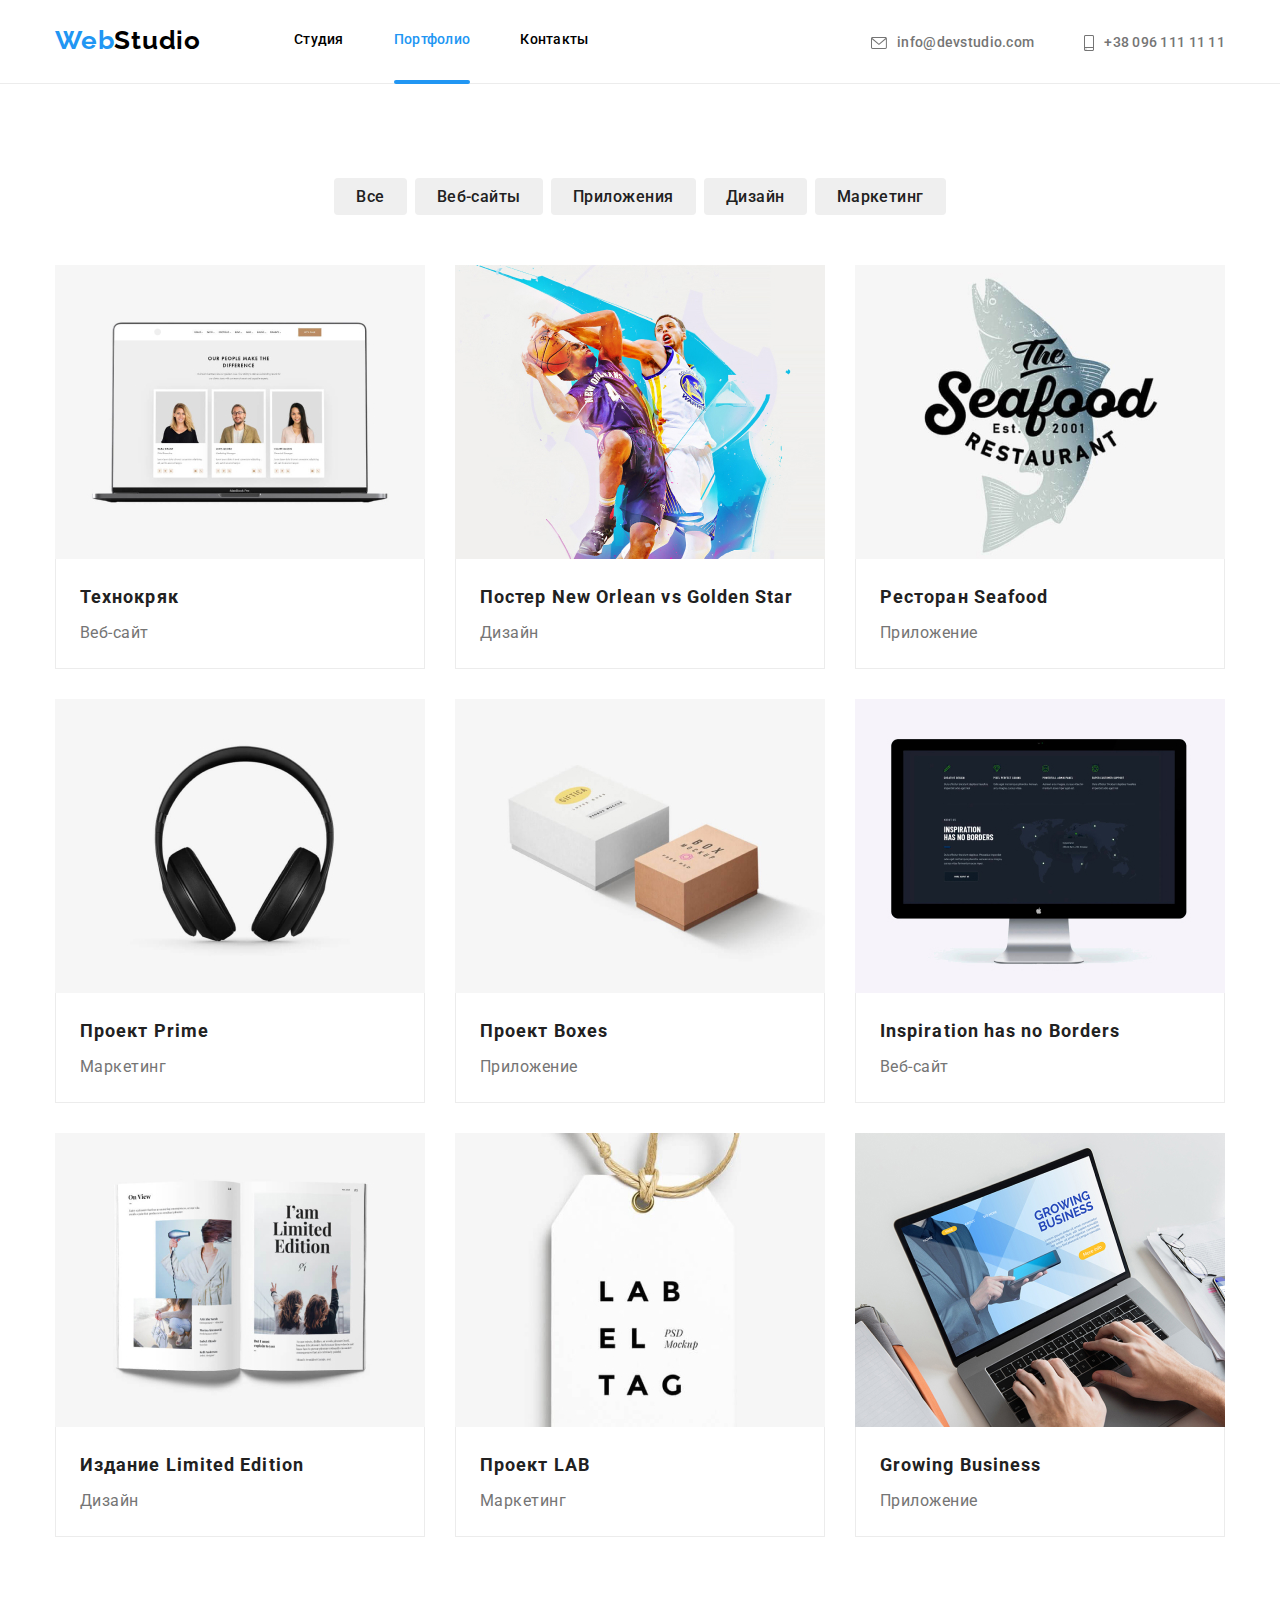
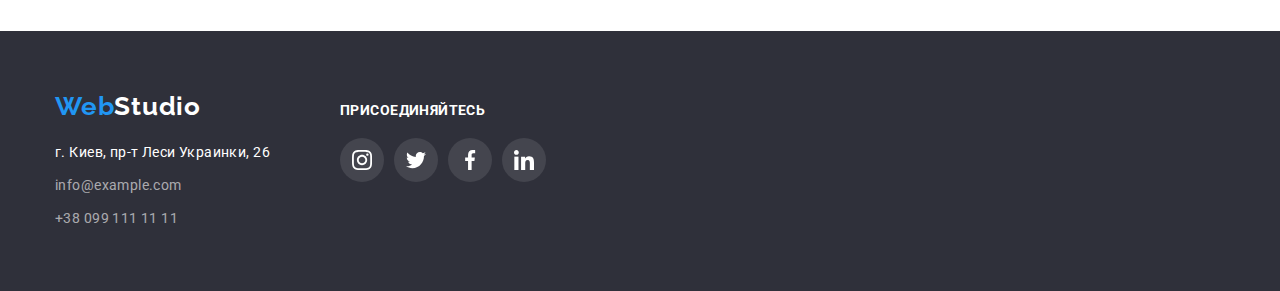
==== portfolio.html @ 69501ec3 "clone rep 05" ====
<!DOCTYPE html>
<html lang="en">
<head>
    <meta charset="UTF-8">
    <meta http-equiv="X-UA-Compatible" content="IE=edge">
    <meta name="viewport" content="width=device-width, initial-scale=1.0">
    <link href="https://fonts.googleapis.com/css2?family=Raleway:wght@700&family=Roboto:wght@400;500;700;900&display=swap"
        rel="stylesheet">
    <link rel="stylesheet" href="https://cdnjs.cloudflare.com/ajax/libs/modern-normalize/1.1.0/modern-normalize.css"
            integrity="sha512-Y0MM+V6ymRKN2zStTqzQ227DWhhp4Mzdo6gnlRnuaNCbc+YN/ZH0sBCLTM4M0oSy9c9VKiCvd4Jk44aCLrNS5Q=="
            crossorigin="anonymous" referrerpolicy="no-referrer" />
    <link rel="stylesheet" href="./css/styles.css">
    <title>Portfolio</title>
</head>
<body>
    <header class="header">
        <div class="container flex-container">
            <nav class="header-nav-container">
                <a class="logo" lang="en" href=""><span class="logo-web">Web</span>Studio</a>
                <ul class="header-list list">
                    <li class="header-list-item"><a class="header-list-item-link" href="./index.html">Студия</a></li>
                    <li class="header-list-item"><a class="current-page header-list-item-link" href="./portfolio.html">Портфолио</a>
                    </li>
                    <li class="header-list-item"><a class="header-list-item-link" href="">Контакты</a></li>
                </ul>
            </nav>
            <ul class="header-contacts list">
                <li class="contacts-item">
                    <a class="contacts-item-link" href="mailto:info@devstudio.com ">
                        <svg class="icon-contact-item">
                            <use href="./images/portfolio/icon/icons.svg#icon-envelope"></use>
                        </svg>info@devstudio.com</a>
                </li>
                <li class="contacts-item">
                    <a class="contacts-item-link" href="tel:+380961111111">
                        <svg class="icon-contact-item smartphone">
                            <use href="./images/portfolio/icon/icons.svg#icon-smartphone"></use>
                        </svg>
                        +38 096 111 11 11
                    </a>
                </li>
            </ul>
        </div>
    </header>
    <main class="main">
        <section class="section">
            <div class="container">
                <h1 class="visually-hidden-title">Portfolio</h1>
                <ul class="portfolio-nav-list list">
                    <li class="portfolio-nav-list-item">
                        <button class="portfolio-main-button button" type="button">Все</button>
                    </li>
                    <li class="portfolio-nav-list-item">
                        <button class="portfolio-main-button button " type="button">Веб-сайты</button>
                    </li>
                    <li class="portfolio-nav-list-item">
                        <button class="portfolio-main-button button" type="button">Приложения</button>
                    </li>
                    <li class="portfolio-nav-list-item">
                        <button class="portfolio-main-button button" type="button">Дизайн</button>
                    </li>
                    <li class="portfolio-nav-list-item">
                        <button class="portfolio-main-button button" type="button">Маркетинг</button>
                    </li>
                </ul>
                <ul class="main-portfolio-list list">
                    <li class="main-portfolio-list-item">
                       <a class="main-portfolio-list-link" href="">
                            <div class="main-portfolio-overlay-container">
                                <img src="./images/portfolio/tehnokryak.jpg" width="370" alt="ноутбук">
                                <p class="main-portfolio-overlay">Ресурс предлагает комплексные предложения с разным уровнем функционала и сервисов. Все это позволит посетителю получить исчерпывающие сведения о компании или частном лице.</p>
                            </div>
                            <div class="portfolio-description-section">
                                <h2 class="portfolio-title">Технокряк</h2>
                                <p class="portfolio-text">Веб-сайт</p>
                            </div>
                       </a>
                    </li>
                    <li class="main-portfolio-list-item">
                        <a class="main-portfolio-list-link" href="">
                            <div class="main-portfolio-overlay-container">
                                <img src="./images/portfolio/new-orlean.jpg" width="370" alt="парни играют в баскетбол">
                                <p class="main-portfolio-overlay">Ресурс предлагает комплексные предложения с разным уровнем функционала и сервисов. Все это позволит посетителю получить исчерпывающие сведения о компании или частном лице.</p>
                            </div>
                            <div class="portfolio-description-section">
                                <h2 class="portfolio-title">Постер New Orlean vs Golden Star</h2>
                                <p class="portfolio-text">Дизайн</p>
                            </div>
                        </a>
                    </li>
                    <li class="main-portfolio-list-item">
                       <a class="main-portfolio-list-link" href="">
                            <div class="main-portfolio-overlay-container">
                                <img src="./images/portfolio/seafood.jpg" width="370" alt="логотип рыба">
                                <p class="main-portfolio-overlay">Ресурс предлагает комплексные предложения с разным уровнем функционала и сервисов. Все это позволит посетителю получить исчерпывающие сведения о компании или частном лице.</p>
                            </div>
                            <div class="portfolio-description-section">
                                <h2 class="portfolio-title">Ресторан Seafood</h2>
                                <p class="portfolio-text">Приложение</p>
                            </div>
                       </a>
                    </li>
                    <li class="main-portfolio-list-item">
                        <a class="main-portfolio-list-link" href="">
                            <div class="main-portfolio-overlay-container">
                                <img src="./images/portfolio/prime.jpg" width="370" alt="наушники">
                                <p class="main-portfolio-overlay">Ресурс предлагает комплексные предложения с разным уровнем функционала и сервисов. Все это позволит посетителю получить исчерпывающие сведения о компании или частном лице.</p>
                            </div>
                            <div class="portfolio-description-section">
                                <h2 class="portfolio-title">Проект Prime</h2>
                                <p class="portfolio-text">Маркетинг</p>
                            </div>
                        </a>
                    </li>
                    <li class="main-portfolio-list-item">
                        <a class="main-portfolio-list-link" href="">
                            <div class="main-portfolio-overlay-container">
                                <img src="./images/portfolio/boxes.jpg" width="370" alt="две коробки">
                                <p class="main-portfolio-overlay">Ресурс предлагает комплексные предложения с разным уровнем функционала и сервисов. Все это позволит посетителю получить исчерпывающие сведения о компании или частном лице.</p>
                            </div>
                            <div class="portfolio-description-section">
                                <h2 class="portfolio-title">Проект Boxes</h2>
                                <p class="portfolio-text">Приложение</p>
                            </div>
                        </a>
                    </li>
                    <li class="main-portfolio-list-item">
                        <a class="main-portfolio-list-link" href="">
                            <div class="main-portfolio-overlay-container">
                                <img src="./images/portfolio/inspiration.jpg" width="370" alt="монитор">
                                <p class="main-portfolio-overlay">Ресурс предлагает комплексные предложения с разным уровнем функционала и сервисов. Все это позволит посетителю получить исчерпывающие сведения о компании или частном лице.</p>
                            </div>
                            <div class="portfolio-description-section">
                                <h2 class="portfolio-title">Inspiration has no Borders</h2>
                                <p class="portfolio-text">Веб-сайт</p>
                            </div>
                        </a>
                    </li>
                    <li class="main-portfolio-list-item">
                        <a class="main-portfolio-list-link" href="">
                            <div class="main-portfolio-overlay-container">
                                <img src="./images/portfolio/limited-edition.jpg" width="370" alt="книга">
                                <p class="main-portfolio-overlay">Ресурс предлагает комплексные предложения с разным уровнем функционала и сервисов. Все это позволит посетителю получить исчерпывающие сведения о компании или частном лице.</p>
                            </div>
                            <div class="portfolio-description-section">
                                <h2 class="portfolio-title">Издание Limited Edition</h2>
                                <p class="portfolio-text">Дизайн</p>
                            </div>
                        </a>
                    </li>
                    <li class="main-portfolio-list-item">
                        <a class="main-portfolio-list-link" href="">
                            <div class="main-portfolio-overlay-container">
                                <img src="./images/portfolio/lab.jpg" width="370" alt="лэйбл">
                                <p class="main-portfolio-overlay">Ресурс предлагает комплексные предложения с разным уровнем функционала и сервисов. Все это позволит посетителю получить исчерпывающие сведения о компании или частном лице.</p>
                            </div>
                            <div class="portfolio-description-section">
                                <h2 class="portfolio-title">Проект LAB</h2>
                                <p class="portfolio-text">Маркетинг</p>
                            </div>
                        </a>
                    </li>
                    <li class="main-portfolio-list-item">
                        <a class="main-portfolio-list-link" href="">
                            <div class="main-portfolio-overlay-container">
                                <img src="./images/portfolio/growing-business.jpg" width="370" alt="ноутбук">
                                <p class="main-portfolio-overlay">Ресурс предлагает комплексные предложения с разным уровнем функционала и сервисов. Все это позволит посетителю получить исчерпывающие сведения о компании или частном лице.</p>
                            </div>
                            <div class="portfolio-description-section">
                                <h2 class="portfolio-title">Growing Business</h2>
                                <p class="portfolio-text">Приложение</p>
                            </div>
                        </a>
                    </li>
                </ul>
            </div>
        </section>
    </main>
    <footer class="footer">
        <div class="container flex-container">
            <div class="footer-adress">
                <a class="footer-logo" lang="en" href=""><span class="logo-web">Web</span>Studio</a>
                <address class="address">
                    <ul class="list">
                        <li class="address-list-item"> <a class="list-item adress map"
                                href="https://goo.gl/maps/zFuHG1yWftqur64G7" target="_blank" rel="noopener norefferer">г.
                                Киев, пр-т
                                Леси Украинки, 26</a></li>
                        <li class="address-list-item">
                            <a class="list-item" href="mailto:info@example.com ">info@example.com</a>
                        </li>
                        <li class="address-list-item">
                            <a class="list-item" href="tel:+380991111111">+38 099 111 11 11</a>
                        </li>
                    </ul>
                </address>
            </div>
            <div class="footer-media">
                <section class="join-section">
                    <h2 class="join-section-title">Присоединяйтесь</h2>
                    <ul class="join-media-footer list">
                        <li class="media-footer-list">
                            <a class="media-footer-link" href="">
                                <svg class="icon-media-footer">
                                    <use href="./images/portfolio/icon/icons.svg#icon-instagram"></use>
                                </svg>
                            </a>
                        </li>
                        <li class="media-footer-list">
                            <a class="media-footer-link" href="">
                                <svg class="icon-media-footer">
                                    <use href="./images/portfolio/icon/icons.svg#icon-twitter"></use>
                                </svg>
                            </a>
                        </li>
                        <li class="media-footer-list">
                            <a class="media-footer-link" href="">
                                <svg class="icon-media-footer">
                                    <use href="./images/portfolio/icon/icons.svg#icon-facebook"></use>
                                </svg>
                            </a>
                        </li>
                        <li class="media-footer-list">
                            <a class="media-footer-link" href="">
                                <svg class="icon-media-footer">
                                    <use href="./images/portfolio/icon/icons.svg#icon-linkedin"></use>
                                </svg>
                            </a>
                        </li>
                    </ul>
                </section>
            </div>
        </div>
    </footer>
</body>
</html>
---- css/styles.css ----
:root{
    --focus-color: #2196F3;
    --title-color: #212121;
    --contact-color: #757575;
    --model-button: #188CE8;
    --basic-color: #000;
    --border-line-color: #ECECEC;
    --icon-color: #F5F4FA;
    --icon-border-color: #AFB1B8;
}
html {
    box-sizing: border-box;
}

h1,
h2,
h3,
h4,
h5,
h6,
p {
    margin-top: 0px;
    margin-bottom: 0px
}

ul,
ol {
    margin-top: 0px;
    margin-bottom: 0px;
    padding-left: 0px;
}

img {
    display: block;
}

.list{
    list-style: none;
    
}
.link{
    text-decoration: none;
}


body {
    font-family: Roboto;
    color: var(--basic-color);
    background-color: #fff;
    margin: 0 auto;
    
}

.button{
    cursor: pointer;
}

/*--------------------------------------ОБОЛОЧКА-УТИЛИТА-----------------------------------------------------------*/
.container{
    width: 1200px;
    padding: 0px 15px;
    margin: 0 auto;
}
.flex-container {
    display: flex;
    align-items: baseline;
}

.section{
    padding: 94px 0;
}


.current-page::after{
    content: "";

    position: absolute;
    left: 0;
    top: 100%;
   

    width: 100%;
    height: 4px;
    background-color: var(--focus-color);
    border-radius: 2px;
   
}
/*------------------------------------------------------Header-------------------------------------*/
.header {
    border-bottom: 1px solid var(--border-line-color);
}


.logo{
    font-family: 'Raleway';
    font-weight: 700;
    font-size: 26px;
    line-height: 1.19;
    letter-spacing: 0.03em;
    text-decoration: none;
    color: var(--basic-color);
    margin-right: 93px;
}
.logo-web{
    color: var(--focus-color);
}
.header-nav-container{
    display: flex;
    align-items: center;
}
.header-list {
    font-weight: 500;
    font-size: 14px;
    line-height: 1.14;
    letter-spacing: 0.02em;
    color: var(--title-color);
    display: flex;
}
.header-list-item{
    position: relative;
    
}


.header-list-item:not(:last-child) {
    margin-right: 50px;
}

.header-list-item-link {
    display: block;
    padding: 32px 0;
    color: var(--basic-color);
    text-decoration: none;
    transition: color 250ms cubic-bezier(0.4, 0, 0.2, 1);
}

.current-page {
    color: #2196F3;

}

.header-list-item-link:hover,
.header-list-item-link:focus{
    color: var(--focus-color);
    
}

.header-contacts{
    display: flex;
    align-items: center;
    margin-left: auto;
}
.contacts-item:not(:last-child){
    margin-right: 50px;
}
.contacts-item-link{
    display: flex;
    align-items: center;
    font-weight: 500;
    font-size: 14px;
    line-height: 1.14;
    letter-spacing: 0.02em;
    color: var(--contact-color);
    text-decoration: none;  
    padding: 32px 0;
    transition: color 250ms cubic-bezier(0.4, 0, 0.2, 1);
}

.contacts-item-link:hover ,
.contacts-item-link:focus {
    color: var(--focus-color);
    
   
}
.icon-envelope-item{
    transition: fill 250ms cubic-bezier(0.4, 0, 0.2, 1);
}
.contacts-item-link:hover .icon-envelope-item{
    fill: var(--focus-color);
}


/*-----Main------*/

.main-decision-section{
    margin: 0 auto;
    background-color: #2F303A;
    padding-top: 200px;
    padding-bottom: 200px;
    text-align: center;
    background-image: linear-gradient( to right, rgba(47, 48, 58, 0.4), rgba(47, 48, 58, 0.4)), url(
    "../images/portfolio/bg-img.jpg");
    background-size: cover;
    background-repeat: no-repeat;
    background-position: center;
    max-width: 1600px;



}

/*----------ICON---------*/
.icon-contact-item{
    margin-right: 10px;
    fill: var(--contact-color);
    width: 16px;
    height: 12px;

    transition: fill 250ms cubic-bezier(0.4, 0, 0.2, 1);


}
.contacts-item-link:hover .icon-contact-item,
.contacts-item-link:focus .icon-contact-item{
    fill: var(--focus-color);
    
}

.smartphone{
    width: 10px;
    height: 16px;
}
.icon-container{
    background-color: var(--icon-color);
    width: 270px;
    height: 120px;
    margin-bottom: 30px;
    display: flex;
    justify-content: center;
    align-items: center;
}


.icon{
    width: 70px;
    height: 70px;
    
   
}

/*---------------------ICON-TEAM--------------------------*/
.icon-team{
    width: 20px;
    height: 20px;
    fill: currentColor;
}



.icon-team-network-list {
    display: flex;
    justify-content: center;
}


.icon-team-network-item:not(:last-child) {
    margin-right: 10px;
}

.icon-background-team {
    height: 44px;
    width: 44px;
    display: flex;
    align-items: center;
    justify-content: center;
    border-radius: 50%;
    color: var(--icon-border-color);

    transition: color 250ms cubic-bezier(0.4, 0, 0.2, 1), background-color 250ms cubic-bezier(0.4, 0, 0.2, 1);
}

.icon-background-team:hover,
.icon-background-team:focus {
    background-color: var(--focus-color);
    color: #fff;
    
}



.portfolio-nav-list{
    display: flex;
    justify-content: center;
    margin-bottom: 50px;
    
}

.portfolio-nav-list-item:not(:last-child){
    margin-right: 8px;
}

.main-portfolio-list{
    display: flex;
    flex-wrap: wrap; 
    margin: 0 auto;
 
}
.main-portfolio-list-item{
    margin-bottom: 30px;

}
.main-portfolio-list-item:not(:nth-child(3n)){
    margin-right: 30px;
}

.main-portfolio-list-item:nth-last-child(-n+3){
    margin-bottom: 0px;
}

.main-portfolio-list-link{
    display: block;
    text-decoration: none;

    transition: box-shadow 250ms cubic-bezier(0.4, 0, 0.2, 1), opacity 250ms cubic-bezier(0.4, 0, 0.2, 1), visibility 250ms cubic-bezier(0.4, 0, 0.2, 1);
}
.main-portfolio-list-link:hover,
.main-portfolio-list-link:focus{
    box-shadow: 1px 4px 6px rgba(0, 0, 0, 0.16), 0px 4px 4px rgba(0, 0, 0, 0.25);
    
    
}

.main-portfolio-list-link:hover .main-portfolio-overlay,
.main-portfolio-list-link:focus .main-portfolio-overlay{
    transform: translateY(0%);
}

.main-portfolio-overlay-container{
    position: relative;
    overflow: hidden;

}
.main-portfolio-overlay{
    position: absolute;
    top: 0;
    left: 0;
    width: 100%;
    height: 100%;

    transform: translateY(100%);
    transition: transform 250ms cubic-bezier(0.4, 0, 0.2, 1);


    
    font-size: 18px;
    line-height: 1.5;
    letter-spacing: 0.03em;
    color: #fff;
    background-color: rgba(33, 150, 243, 0.9);
    overflow: auto;

    padding: 63px 24px;
    
}

.portfolio-description-section{
    padding-top: 20px;
    padding-right: 24px;
    padding-bottom: 20px;
    padding-left: 24px;
    border-right: 1px solid var(--border-line-color);
    border-bottom: 1px solid var(--border-line-color);
    border-left: 1px solid var(--border-line-color);
}
.main-properties-list{
    display: flex;
   
}

.main-properties-list-item:not(:last-child){
    margin-right: 30px;
}

.main-title-business{
    font-weight: 900;
    font-size: 44px;
    line-height: 1.36;
    letter-spacing: 0.06em;
    color: #fff;
    text-align: center;
    margin-bottom: 30px;
}

.model-button{
    color: #fff;
    background-color: var(--focus-color);
    font-weight: 700;
    font-size: 16px;
    line-height: 1.8;
    letter-spacing: 0.06em;
    padding: 10px 32px;
    border-radius: 4px;
    text-align: center;
    border: none;

    transition: background-color 250ms cubic-bezier(0.4, 0, 0.2, 1);

}

.model-button:hover,
.model-button:focus{
    background-color: var(--model-button);
   
}

/*--------------------------MODAL-OPEN--------------------------------*/
.backdrop{
    position: fixed;
    top: 0;
    left: 0;

    width: 100%;
    height: 100%;
    background-color: rgba(0, 0, 0, 0.2);
   
    transition:opacity 250ms, visibility 250ms;
}
.is-hidden{
     pointer-events: none;
     opacity: 0;
    visibility: hidden;

}
.modal{
    position: absolute;
    top: 50%;
    left: 50%;
    transform: translate(-50%, -50%);
    box-sizing: border-box;


    padding: 8px;
    margin: auto;
    min-width: 528px;
    min-height: 581px;
    background-color: #fff;

}

.close-modal-button{
    position: absolute;
    top: 8px;
    right: 8px;

   width: 30px;
   height: 30px;
   cursor: pointer;
   border-radius: 50%;
   border: 1px solid rgb(0, 0, 0,0.1);

   color: #000;
   background-color: #fff;

   display: flex;
   justify-content: center;
   align-items: center;
   
}

.close-modal-icon{
   width: 18px;
   height: 18px;
   fill: currentColor;
    
}
/*-------------------/MODAL-WINDOW-----------------------*/

.business-title{
    font-weight: 700;
    font-size: 14px;
    line-height: 1.14;
    letter-spacing: 0.03em;
    color: var(--title-color);
    text-transform: uppercase;
    margin-bottom: 10px;
}

.visually-hidden-title {
    position: absolute;
    width: 1px;
    height: 1px;
    margin: -1px;
    border: 0;
    padding: 0;
    white-space: nowrap;
    clip-path: inset(100%);
    clip: rect(0 0 0 0);
    overflow: hidden;  
}



.business-description{
    font-weight: 400;
    font-size: 14px;
    line-height: 1.7;
    letter-spacing: 0.03em;
    color: var(--contact-color);
}

.our-job-section{
    padding-top: 0;
}

.job-title{
    font-weight: 700;
    font-size: 36px;
    line-height: 1.16;
    letter-spacing: 0.03em;
    color: var(--title-color);
    text-align: center;
    margin-bottom: 50px;
}

.example-images{
    display: flex;
    justify-content: center;
    
}

.example-img-item:not(:last-child){
    margin-right: 30px;
    
}

.example-img-item{
    position: relative;
}

.example-text{
    position: absolute;
    left:0;
    top: 100%;
    transform: translateY(-100%);

    font-weight: 700;
    font-size: 14px;
    line-height: 1.14;
    text-align: center;
    letter-spacing: 0.03em;
    text-transform: uppercase;
    color: #fff;

    background-color: rgba(47, 48, 58, 0.8);

    min-height: 70px;
    width: 100%;
    display: flex;
    align-items: center;
    justify-content: center;
}


.team-section{
    background-color: #F5F4FA;
    
}

.studio-team-list-item{
    background-color: #fff;
    text-align: center;
    box-shadow: 0px 2px 1px rgba(0, 0, 0, 0.2), 0px 1px 1px rgba(0, 0, 0, 0.14);
}

.team-title{
    font-weight: 700;
    font-size: 36px;
    line-height: 1.16;
    letter-spacing: 0.03em;
    color: var(--title-color);
    text-align: center;
    margin-bottom: 50px;
}

.team-list{
    display: flex;
    justify-content: center;
}

.studio-team-list-item:not(:last-child){
    margin-right: 30px;

}

.team-description-section{
    padding: 30px 0;
}

.team-person-title{
    font-weight: 500;
    font-size: 16px;
    line-height: 1.18;
    letter-spacing: 0.03em;
    color: var(--title-color);
    margin-bottom: 10px;
}

.team-person-description{
    font-weight: 400;
    font-size: 16px;
    line-height: 1.18;
    letter-spacing: 0.03em;
    color: var(--contact-color);
    margin-bottom: 16px;

}


.portfolio-main-button{
    font-family: 'Roboto';
    font-weight: 500;
    font-size: 16px;
    line-height: 1.6;
    text-align: center;
    letter-spacing: 0.03em;
    color: var(--title-color);
    border-radius: 4px;
    border: none;
    padding-top: 6px;
    padding-bottom: 6px;
    padding-right: 22px;
    padding-left: 22px;

    transition: background-color 250ms cubic-bezier(0.4, 0, 0.2, 1), color 250ms cubic-bezier(0.4, 0, 0.2, 1), box-shadow 250ms cubic-bezier(0.4, 0, 0.2, 1);
}

.portfolio-main-button:hover,
.portfolio-main-button:focus{
    background-color: var(--focus-color);
    color: #fff;
    box-shadow: 0px 4px 4px #00000025;
    
}
.portfolio-title{
    font-weight: 700;
    font-size: 18px;
    line-height: 2;
    letter-spacing: 0.06em;
    color: var(--title-color);
    margin-bottom: 4px;
}

.portfolio-text{
    font-weight: 400;
    font-size: 16px;
    line-height: 1.8;
    letter-spacing: 0.03em;
    color: var(--contact-color);
}


/*-----------------OUR-CLIENTS---------------------*/


.clients-title {
    font-weight: 700;
    font-size: 36px;
    line-height: 1.16;
    text-align: center;
    letter-spacing: 0.03em;
    color: var(--title-color);
    margin-bottom: 50px;
}

.clients-list-example {
    display: flex;
    justify-content: center;

}

.clients-list-item{
    width: 170px;
    height: 92px;
    
}
.clients-list-item:not(:last-child) {
    margin-right: 30px;
}
.clients-list-link{
    width: 100%;
    height: 100%;
    border: 1px solid var(--icon-border-color);
    border-radius: 4px;
    display: flex;
    justify-content: center;
    align-items: center;
    color: var(--icon-border-color);

    transition: color 250ms cubic-bezier(0.4, 0, 0.2, 1), border-color 250ms cubic-bezier(0.4, 0, 0.2, 1);
}

.clients-list-link:hover,
.clients-list-link:focus {
    color: var(--focus-color);
    border-color: var(--focus-color);
    
}

.clients-icon {
    width: 106px;
    height: 60px;
    fill: currentColor;
}


/*-----Footer------*/
.footer{
    background-color: #2F303A;
    padding: 60px 0;  
}
.footer-logo{
    color: #fff;
    font-family: 'Raleway';
    font-weight: 700;
    font-size: 26px;
    line-height: 1.19;
    letter-spacing: 0.03em;
    text-decoration: none;
    display: inline-block;
    margin-bottom: 20px;
    
}

.address{
    font-style: normal;
    font-weight: 400;
    font-size: 14px;
    line-height: 1.71;
    letter-spacing: 0.03em;
  
}

.address-list-item:not(:last-child) {
    margin-bottom: 9px;
}


.list-item{
    text-decoration: none;
    color: #ffffff99;

    transition: color 250ms cubic-bezier(0.4, 0, 0.2, 1);
}

.list-item:hover,
.list-item:focus{
    color: var(--focus-color);
    
}


.map{
    color: #fff;
}

/*------------------PROPOSAL-----------------*/

.join-section-title{
    font-weight: 700;
    font-size: 14px;
    line-height: 1.14;
    letter-spacing: 0.03em;
    text-transform: uppercase;
    margin-bottom: 20px;
    color: #fff;
}
.footer-adress{
    margin-right: 70px;
}


.join-media-footer {
    display: flex;
}



.media-footer-list:not(:last-child) {
        margin-right: 10px;
}


.media-footer-link {
    display: flex;
    border-radius: 50%;
    background-color: rgb(255, 255, 255,0.1);
    width: 44px;
    height: 44px;
    align-items: center;
    justify-content: center;

    transition: background-color 250ms cubic-bezier(0.4, 0, 0.2, 1);
}
.media-footer-link:hover,
.media-footer-link:focus {
    background-color: var(--focus-color);
   
}

.icon-media-footer {
    width: 20px;
    height: 20px;
    fill: #fff;
}
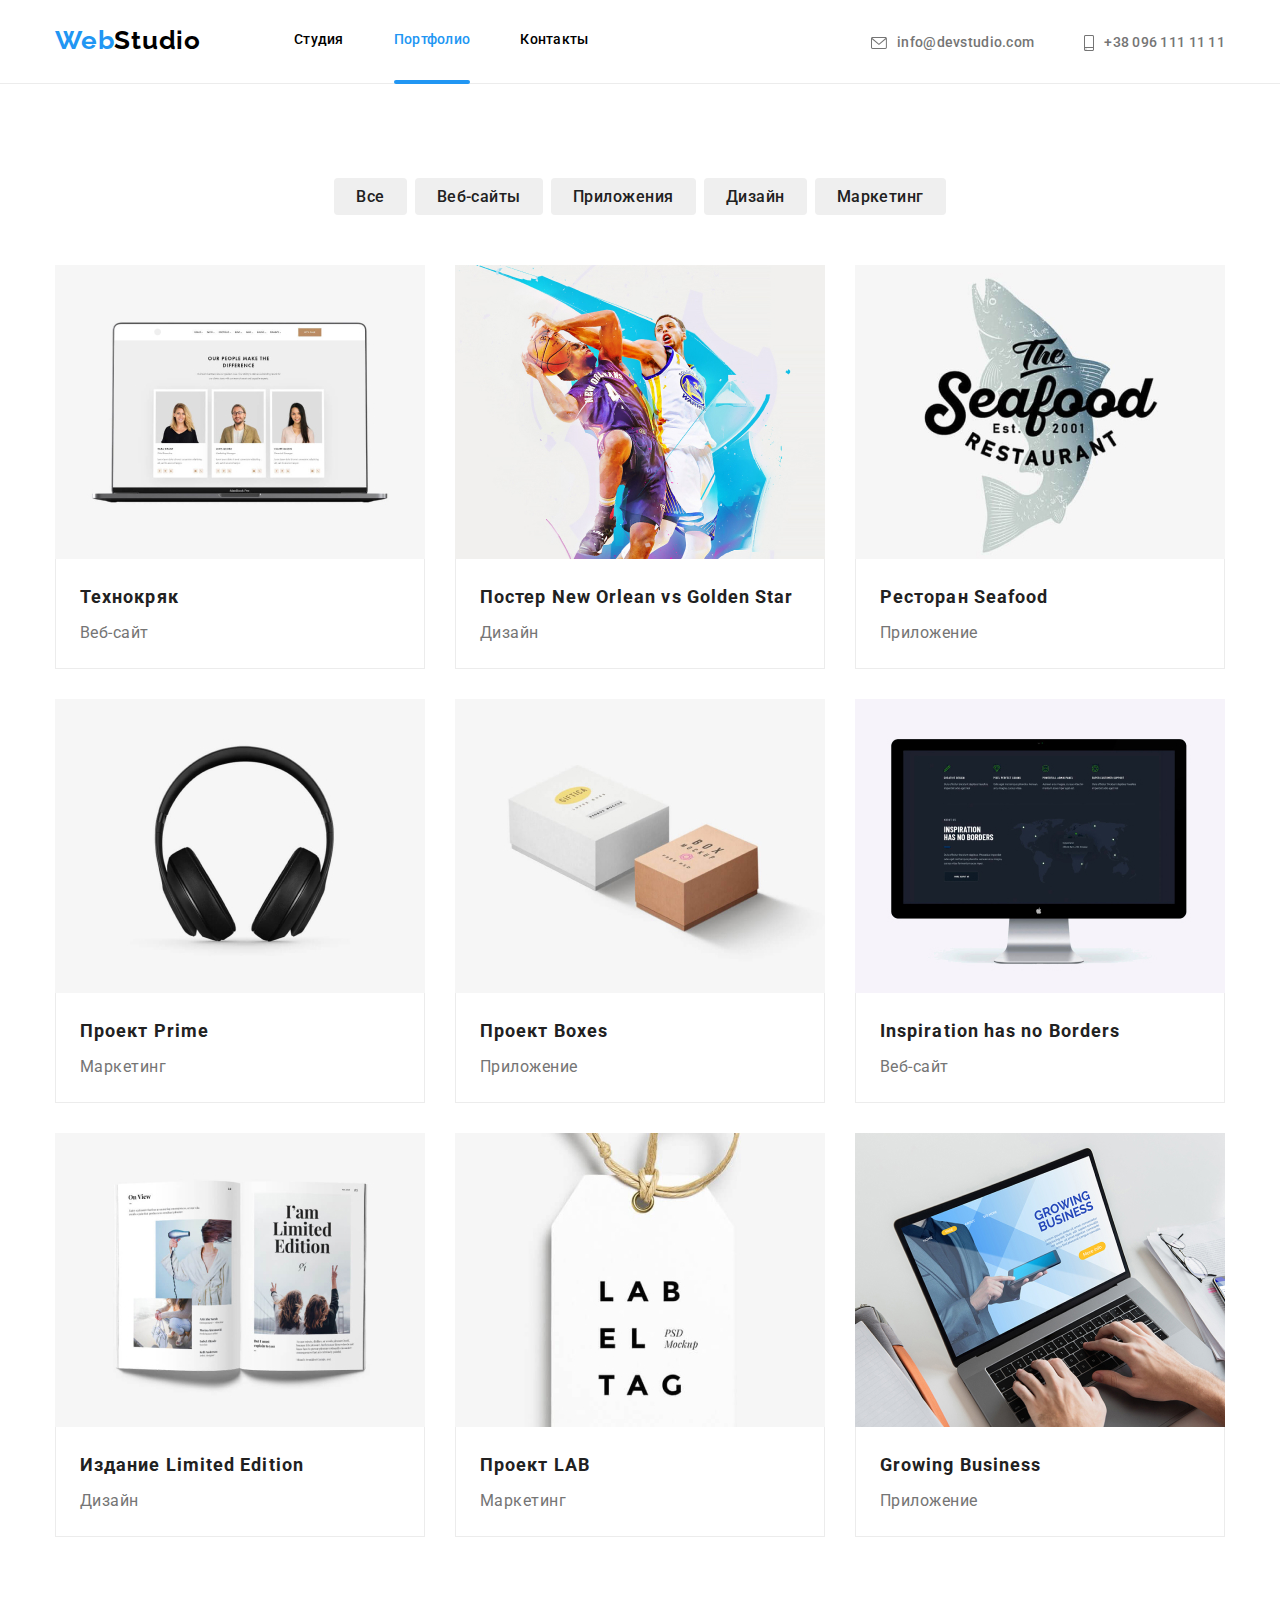
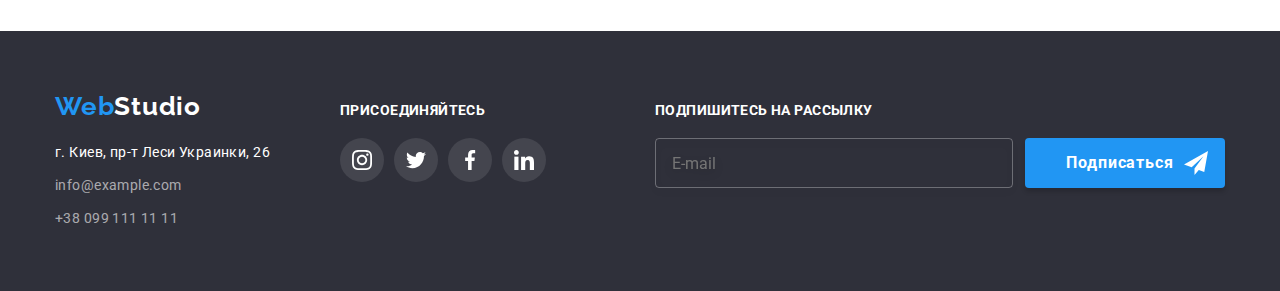
==== commit 64db5018: "add styles for footer form" ====
--- a/portfolio.html
+++ b/portfolio.html
@@ -230,6 +230,19 @@
                     </ul>
                 </section>
             </div>
+            <form class="footer-form">
+                <p class="footer-form-text">Подпишитесь на рассылку</p>
+                <div class="footer-form-container">
+                    <label for="" class="footer-form-label">
+                        <input class="footer-form-input" type="email" name="user-email" placeholder="E-mail">
+                    </label>
+                    <button class="footer-form-btn" type="submit"><span class="footer-form-btn-text">Подписаться</span>
+                        <svg class="footer-icon-send" width="24" height="24">
+                            <use href="./images/portfolio/icon/icons.svg#icon-icon-send"></use>
+                        </svg>
+                    </button>
+                </div>
+            </form>
         </div>
     </footer>
 </body>
--- a/css/styles.css
+++ b/css/styles.css
@@ -65,6 +65,7 @@
     display: flex;
     align-items: baseline;
 }
+
 
 .section{
     padding: 94px 0;
@@ -464,6 +465,223 @@
     
 }
 /*-------------------/MODAL-WINDOW-----------------------*/
+/*-----------------------------------FORM-MODAL--------------------------------------------------*/
+.form-modal {
+    padding: 40px;
+    display: flex;
+    flex-direction: column;
+}
+
+.form-modal-text {
+    font-weight: 700;
+    font-size: 20px;
+    line-height: 1.15;
+    text-align: center;
+    letter-spacing: 0.03em;
+    color: var(--title-color);
+
+    margin-bottom: 12px;
+}
+
+.form-modal-item {
+    display: inline-block;
+    
+    
+}
+
+.form-modal-item:not(:last-child){
+    margin-bottom: 10px;
+}
+
+.form-modal-prompt{
+    display: inline-block;
+
+    font-size: 12px;
+    line-height: 1.16;
+    letter-spacing: 0.01em;
+    color: var(--contact-color);
+    margin-bottom: 4px;
+
+}
+
+.form-modal-input {
+    width: 100%;
+    padding-left: 42px;
+    border: 1px solid rgba(33, 33, 33, 0.2);
+    border-radius: 4px;
+
+    height: 40px;
+    width: 100%;
+}
+
+.form-modal-input:focus{
+    outline: none;
+    border-color: var(--focus-color);
+
+}
+
+.form-modal-input:focus + .form-modal-icon{
+    fill: var(--focus-color);
+}
+
+.form-modal-comment{
+    width: 100%;
+    height: 120px;
+
+    border: 1px solid rgba(33, 33, 33, 0.2);
+    border-radius: 4px;
+    resize: none;
+
+    padding: 12px 16px;
+}
+.form-modal-comment:focus{
+    outline: none;
+    border-color: var(--focus-color) ;
+}
+
+.form-modal-icon-wrapper{
+    position: relative;
+}
+
+.form-modal-icon{
+    position: absolute;
+    top: 50%;
+    left: 15px;
+
+    width: 18px;
+    height: 18px;
+    fill: currentColor;
+
+    transform: translate(-50%, -50%);
+}
+
+
+
+.person-black{
+    width: 12px;
+    height: 12px;
+}
+
+.phone-black{
+    width: 13px;
+    height: 13px;
+}
+
+.email-black{
+    width: 15px;
+    height: 12px;
+}
+
+.form-modal-textarea {
+    margin-bottom: 20px;
+}
+
+.form-modal-prompt {}
+
+.form-modal-comment::placeholder {
+    font-size: 14px;
+    line-height: 1.14;
+    letter-spacing: 0.01em;
+    color: rgba(117, 117, 117, 0.5);
+}
+
+
+.form-modal-checkbox {
+    margin-bottom: 30px;
+}
+
+
+.form-checkbox-text{
+    font-size: 14px;
+    line-height: 1.7;
+    letter-spacing: 0.03em;
+    color: var(--contact-color);
+}
+/*.form-checkbox-text::before{
+    content: '';
+    display: inline-block;
+    width: 16px;
+    height: 15px;
+    border: 2px solid var(--title-color);
+    border-radius: 2px;
+    margin-right: 7px;
+
+    transition: background-color 250ms cubic-bezier(0.4, 0, 0.2, 1), background-size 250ms cubic-bezier(0.4, 0, 0.2, 1);
+}
+.form-input-checkbox:checked + .form-checkbox-text::before{
+    content: '';
+    background-color: var(--focus-color);
+    background-image: url('../images/portfolio/icon/icon-check.svg');
+    
+    border: none;
+  
+}*/
+.form-input-checkbox{
+    position: absolute;
+    width: 1px;
+    height: 1px;
+    margin: -1px;
+    overflow: hidden;
+    appearance: none;
+    -webkit-appearance: none;
+    -moz-appearance: none;
+    clip: rect(0 0 0 0);
+}
+.icon-check {
+    display: inline-block;
+    width: 16px;
+    height: 15px;
+    background-color: #fff;
+    border: 2px solid #000;
+    border-radius: 2px;
+}
+.icon-check:focus{
+    outline: none;
+    border-color: var(--focus-color);
+}
+.form-input-checkbox:checked + .icon-check{
+    border-color: var(--focus-color);
+    background-color: var(--focus-color);
+    background-image: url('../images/portfolio/icon/icon-check.svg');
+    background-origin: border-box;
+    background-size: contain;
+
+}
+
+.form-checkbox-link{
+    color: var(--focus-color);
+}
+
+.form-modal-btn {
+    width: 200px;
+    height: 50px;
+    background-color: var(--focus-color);
+    border: none;
+    font-weight: 700;
+    font-size: 16px;
+    line-height: 1.8;
+        
+    
+    display: flex;
+    align-items: center;
+    justify-content: center;
+    letter-spacing: 0.06em;
+    
+    color: #FFFFFF;
+    box-shadow: 0px 4px 4px rgba(0, 0, 0, 0.15);
+    border-radius: 4px;
+
+    margin: 0 auto;
+}
+
+.form-modal-btn:hover,
+.form-modal-btn:focus{
+    background-color: var(--model-button);
+    cursor: pointer;
+}
+
+
+/*----------------------------------/FORM-MODAL----------------------------------------------------*/
 
 .business-title{
     font-weight: 700;
@@ -805,3 +1023,83 @@
 
 
 
+.footer-form{
+    margin-left: auto;
+}
+
+.footer-form-text {
+    
+    font-weight: 700;
+    font-size: 14px;
+    line-height: 1.14;
+    letter-spacing: 0.03em;
+    text-transform: uppercase;
+    
+    color: #FFFFFF;
+
+    margin-bottom: 20px;
+}
+
+.footer-form-label {}
+
+.footer-form-container{
+    display: flex;
+    align-items: center;
+}
+.footer-form-input {
+    padding-left: 16px;
+    padding-top: 15px;
+    padding-bottom: 15px;
+    width: 358px;
+    height: 50px;
+
+    background-color: transparent;
+    color: #fff;
+
+    border: 1px solid rgba(255, 255, 255, 0.3);
+    filter: drop-shadow(0px 4px 4px rgba(0, 0, 0, 0.15));
+    border-radius: 4px;
+
+    margin-right: 12px;
+}
+
+.footer-form-input:focus{
+    border-color: var(--focus-color);
+    outline: none;
+}
+
+.footer-form-btn{
+    position: relative;
+
+    min-width: 200px;
+    min-height: 50px;
+    padding: 10px 28px;
+    border: none;
+    background-color: var(--focus-color);
+    cursor: pointer;
+
+    box-shadow: 0px 4px 4px rgba(0, 0, 0, 0.15);
+    border-radius: 4px;
+
+    
+    
+}
+
+.footer-form-btn-text{
+    
+    color: #fff;
+    
+    
+    font-weight: 700;
+    font-size: 16px;
+    line-height: 1.8;
+    
+    letter-spacing: 0.06em;
+
+    margin-right: 10px;
+}
+
+.footer-icon-send{
+    position: absolute;
+    bottom: 13px;
+}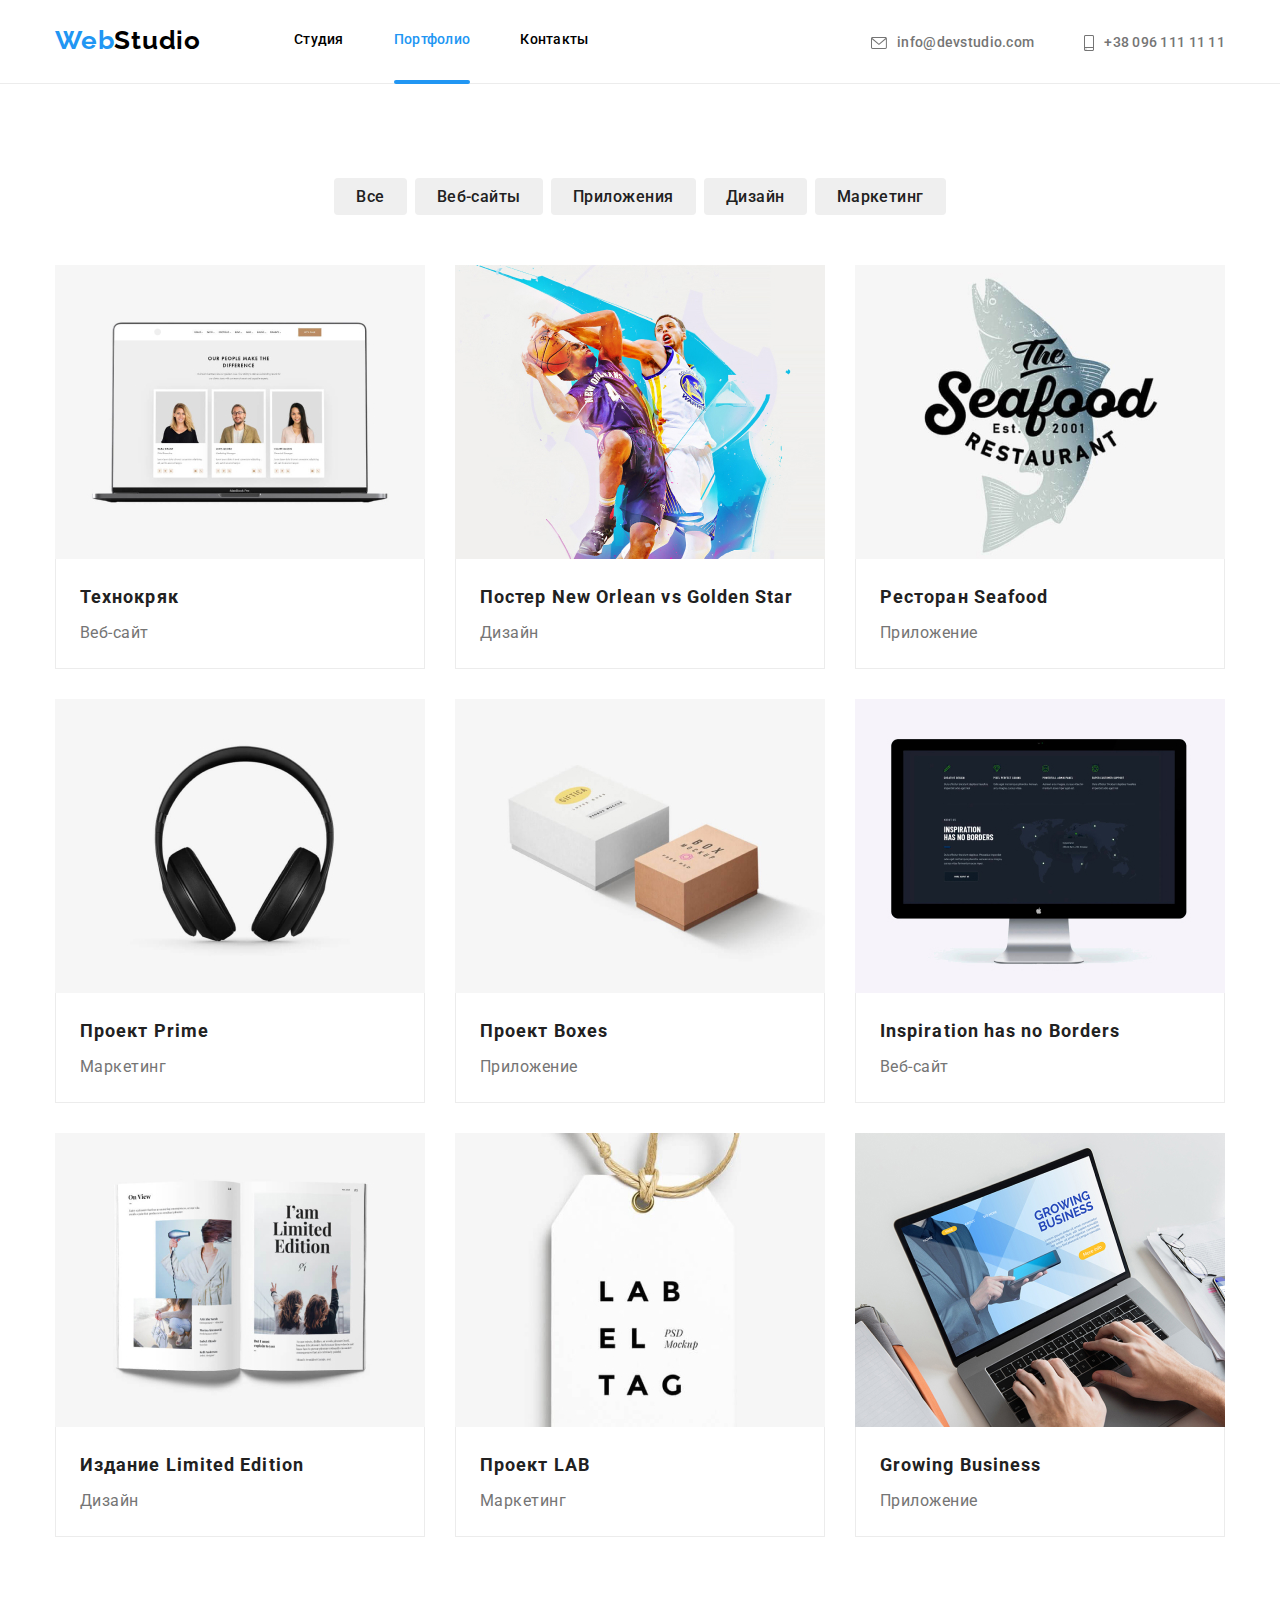
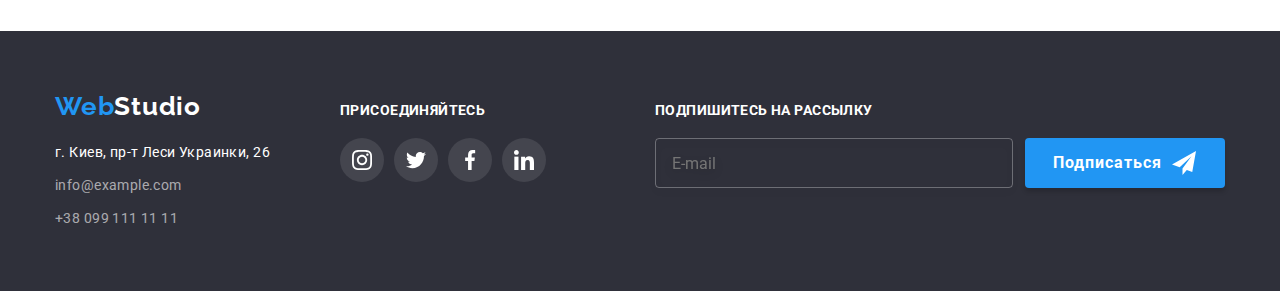
==== commit 72b4de39: "delete "for" from footer form" ====
--- a/portfolio.html
+++ b/portfolio.html
@@ -233,7 +233,7 @@
             <form class="footer-form">
                 <p class="footer-form-text">Подпишитесь на рассылку</p>
                 <div class="footer-form-container">
-                    <label for="" class="footer-form-label">
+                    <label class="footer-form-label">
                         <input class="footer-form-input" type="email" name="user-email" placeholder="E-mail">
                     </label>
                     <button class="footer-form-btn" type="submit"><span class="footer-form-btn-text">Подписаться</span>
--- a/css/styles.css
+++ b/css/styles.css
@@ -430,7 +430,7 @@
     box-sizing: border-box;
 
 
-    padding: 8px;
+    
     margin: auto;
     min-width: 528px;
     min-height: 581px;
@@ -512,6 +512,8 @@
 
     height: 40px;
     width: 100%;
+
+    transition: 250ms border-color 250ms cubic-bezier(0.4, 0, 0.2, 1);
 }
 
 .form-modal-input:focus{
@@ -533,6 +535,8 @@
     resize: none;
 
     padding: 12px 16px;
+
+    transition: 250ms border-color 250ms cubic-bezier(0.4, 0, 0.2, 1);
 }
 .form-modal-comment:focus{
     outline: none;
@@ -541,6 +545,7 @@
 
 .form-modal-icon-wrapper{
     position: relative;
+   
 }
 
 .form-modal-icon{
@@ -552,7 +557,7 @@
     height: 18px;
     fill: currentColor;
 
-    transform: translate(-50%, -50%);
+    transform: translateY(-50%);
 }
 
 
@@ -573,6 +578,7 @@
 }
 
 .form-modal-textarea {
+    display: block;
     margin-bottom: 20px;
 }
 
@@ -587,7 +593,11 @@
 
 
 .form-modal-checkbox {
+    display: flex;
+    align-items: center;
+    justify-content: center;
     margin-bottom: 30px;
+
 }
 
 
@@ -597,25 +607,7 @@
     letter-spacing: 0.03em;
     color: var(--contact-color);
 }
-/*.form-checkbox-text::before{
-    content: '';
-    display: inline-block;
-    width: 16px;
-    height: 15px;
-    border: 2px solid var(--title-color);
-    border-radius: 2px;
-    margin-right: 7px;
-
-    transition: background-color 250ms cubic-bezier(0.4, 0, 0.2, 1), background-size 250ms cubic-bezier(0.4, 0, 0.2, 1);
-}
-.form-input-checkbox:checked + .form-checkbox-text::before{
-    content: '';
-    background-color: var(--focus-color);
-    background-image: url('../images/portfolio/icon/icon-check.svg');
-    
-    border: none;
-  
-}*/
+
 .form-input-checkbox{
     position: absolute;
     width: 1px;
@@ -634,6 +626,10 @@
     background-color: #fff;
     border: 2px solid #000;
     border-radius: 2px;
+
+    margin-right: 9px;
+
+    transition: background-color 250ms cubic-bezier(0.4, 0, 0.2, 1), background-image 250ms cubic-bezier(0.4, 0, 0.2, 1), border-color 250ms cubic-bezier(0.4, 0, 0.2, 1);
 }
 .icon-check:focus{
     outline: none;
@@ -644,7 +640,9 @@
     background-color: var(--focus-color);
     background-image: url('../images/portfolio/icon/icon-check.svg');
     background-origin: border-box;
-    background-size: contain;
+    background-repeat: no-repeat;
+    background-size: 13px 10px;
+    background-position: center;
 
 }
 
@@ -672,6 +670,8 @@
     border-radius: 4px;
 
     margin: 0 auto;
+
+    transition: 250ms background-color 250ms cubic-bezier(0.4, 0, 0.2, 1);
 }
 
 .form-modal-btn:hover,
@@ -1040,7 +1040,9 @@
     margin-bottom: 20px;
 }
 
-.footer-form-label {}
+.footer-form-label {
+    margin-right: 12px;
+}
 
 .footer-form-container{
     display: flex;
@@ -1060,7 +1062,9 @@
     filter: drop-shadow(0px 4px 4px rgba(0, 0, 0, 0.15));
     border-radius: 4px;
 
-    margin-right: 12px;
+   
+
+    transition: 250ms border-color 250ms cubic-bezier(0.4, 0, 0.2, 1);
 }
 
 .footer-form-input:focus{
@@ -1069,7 +1073,8 @@
 }
 
 .footer-form-btn{
-    position: relative;
+    display: flex;
+    align-items: center;
 
     min-width: 200px;
     min-height: 50px;
@@ -1100,6 +1105,6 @@
 }
 
 .footer-icon-send{
-    position: absolute;
+    
     bottom: 13px;
 }